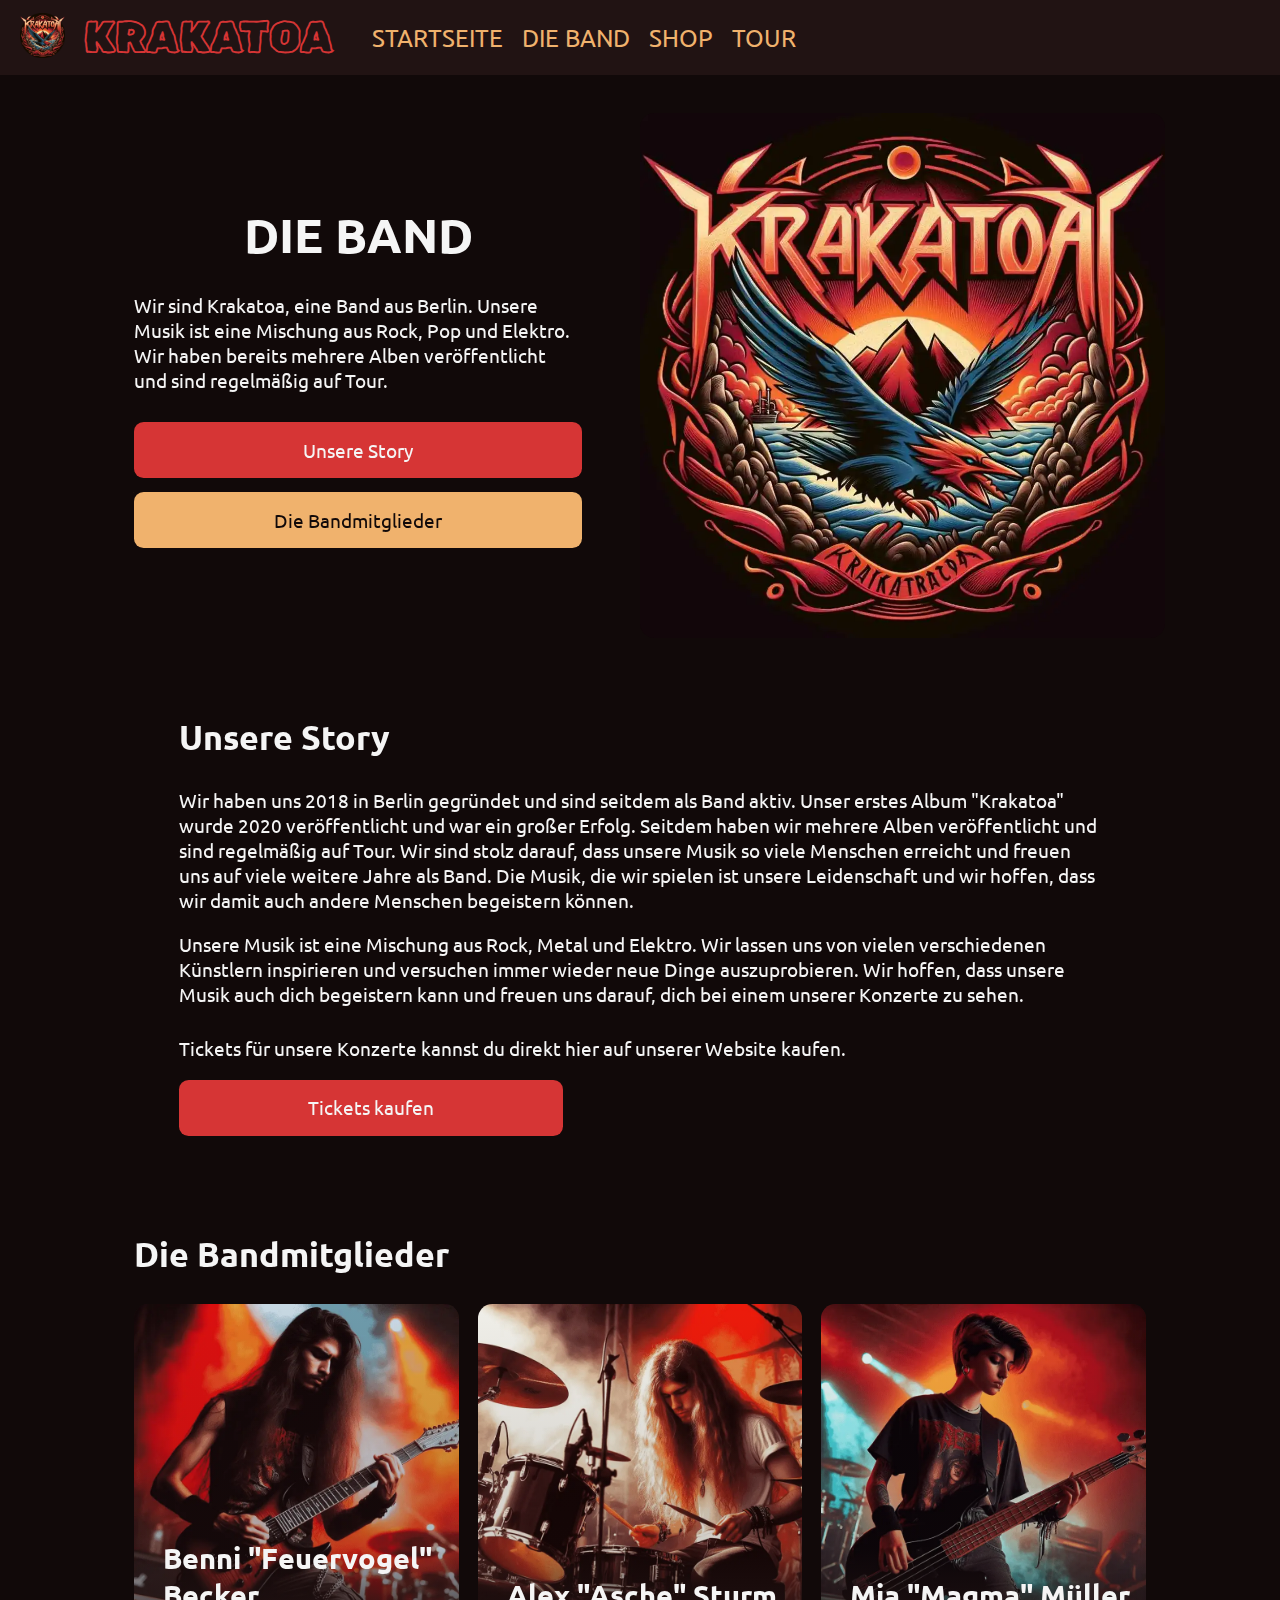
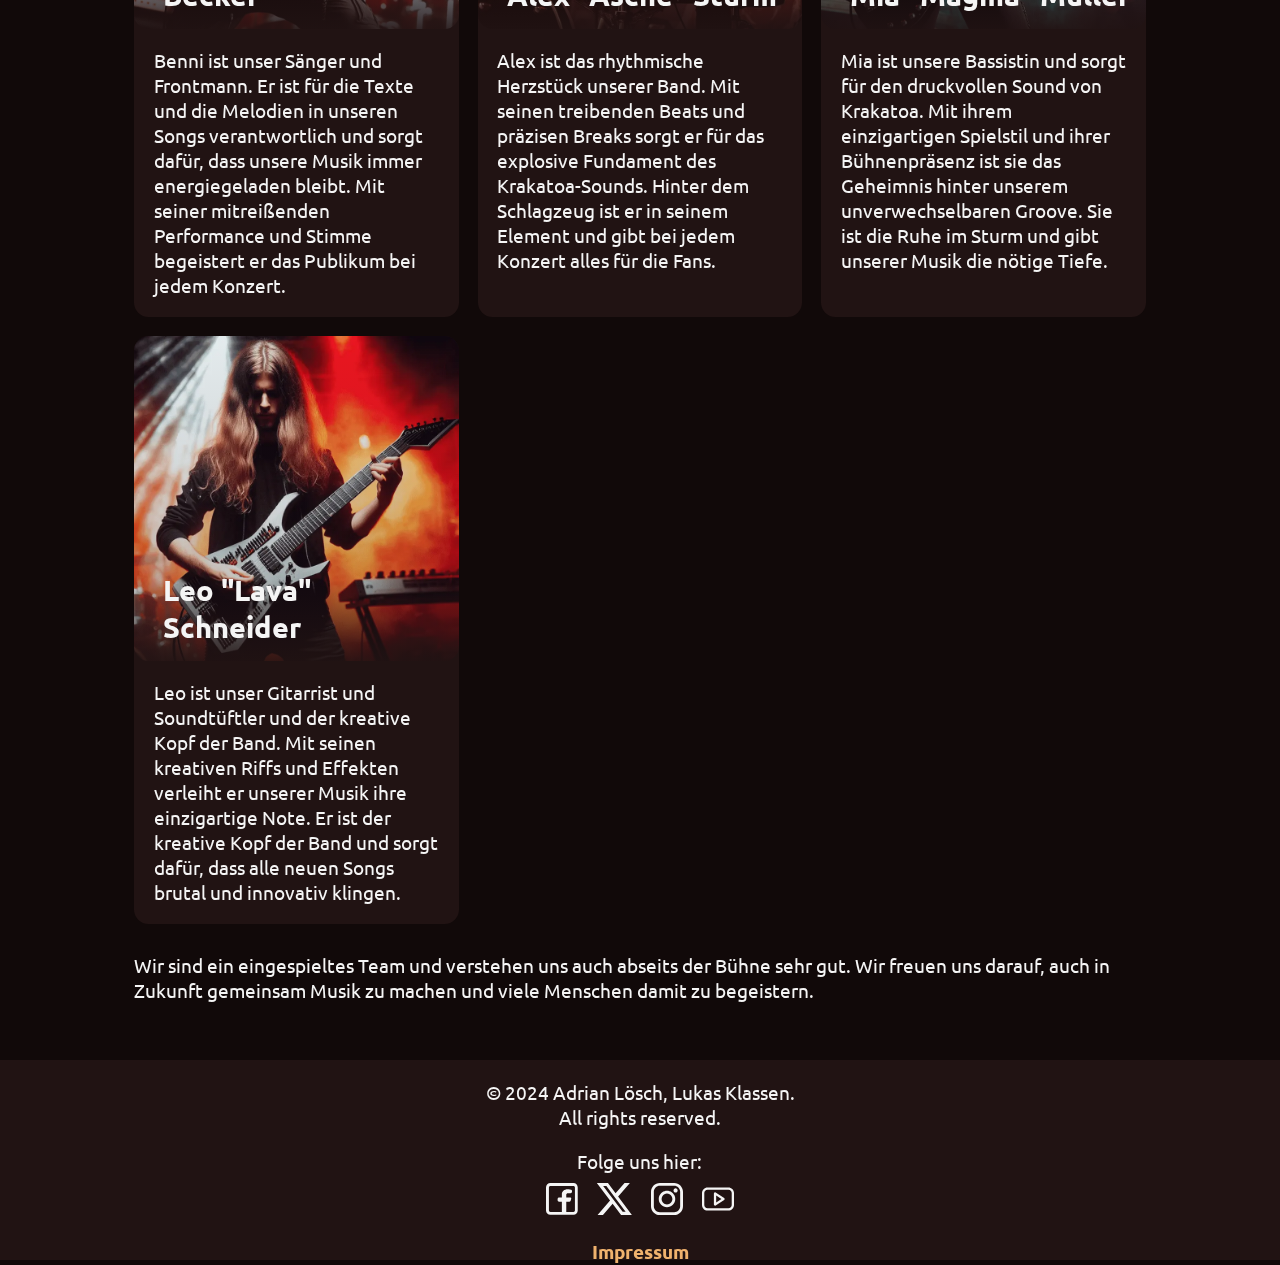
==== band/index.html @ 18bd71e2 "refactor: change underlines in filenames to hyphens" ====
<!DOCTYPE html>
<html lang="de">
    <head>
        <meta charset="UTF-8">
        <meta name="viewport" content="width=device-width, initial-scale=1.0">
        <script type="module" src="../nav.js"></script>
        <link rel="stylesheet" href="../shared.css">
        <link rel="stylesheet" href="../layout.css">
        <link rel="stylesheet" href="band.css">
        <link rel="icon" href="../assets/favicon.ico" sizes="32x32">
        <link rel="icon" type="image/png" sizes="32x32" href="../assets/favicon/favicon-32.png">
        <link rel="icon" type="image/png" sizes="16x16" href="../assets/favicon/favicon-16.png">
        <!-- Not veasable to turn our logo into svg -->
        <!-- <link rel="icon" href="/icon.svg" type="image/svg+xml"> -->
        <link rel="apple-touch-icon" href="../assets/apple-touch-icon.png"><!-- 180×180 -->
        <link rel="manifest" href="../assets/favicon/manifest.json">
        <title>Die Band - Krakatoa</title>
    </head>
    <body>
        <header>
            <div id="header-logos">
                <a href="../"><img src="../assets/main-logo/main-logo-128.png" alt="TODO: alt description" height="45"></a>
                <a href="../" id="logo-text">KRAKATOA</a>
                <nav id="desktop-nav">
                    <ul>
                        <li><a href="../">STARTSEITE</a></li>
                        <li><a href=".">DIE BAND</a></li>
                        <li><a href="../shop/">SHOP</a></li>
                        <li><a href="../tour/">TOUR</a></li>
                    </ul>
                </nav>
            </div>
            <a id="burger-menu">
                <span></span>
                <span></span>
                <span></span>
                <span></span>
            </a>
        </header>
        <div id="mobile-nav-filter"></div>
        <nav id="mobile-side-nav">
            <ul>
                <li><a href="../">STARTSEITE</a></li>
                <li><a href=".">DIE BAND</a></li>
                <li><a href="../shop/">SHOP</a></li>
                <li><a href="../tour/">TOUR</a></li>
            </ul>
        </nav>
        <main>
            <section class="hero">
                <div class="hero-text">
                    <h1>DIE BAND</h1>
                    <p>
                        Wir sind Krakatoa, eine Band aus Berlin. 
                        Unsere Musik ist eine Mischung aus Rock, Pop und Elektro. 
                        Wir haben bereits mehrere Alben veröffentlicht und sind regelmäßig auf Tour.
                    </p>
                    <div class="hero-links">
                        <a href="#story" class="link-button bg-primary">Unsere Story</a>
                        <a href="#members" class="link-button bg-secondary">Die Bandmitglieder</a>
                    </div>
                </div>
                <img class="hero-image" src="../assets/band/main-logo-cutout.webp" alt="TODO: alt description">
            </section>
            <section id="story" class="content-section">
                <h2 class="section-head">Unsere Story</h2>
                <div class="section-body">
                    <p>
                        Wir haben uns 2018 in Berlin gegründet und sind seitdem als Band aktiv. 
                        Unser erstes Album "Krakatoa" wurde 2020 veröffentlicht und war ein großer Erfolg. 
                        Seitdem haben wir mehrere Alben veröffentlicht und sind regelmäßig auf Tour.
                        Wir sind stolz darauf, dass unsere Musik so viele Menschen erreicht und freuen uns auf viele weitere Jahre als Band.
                        Die Musik, die wir spielen ist unsere Leidenschaft und wir hoffen, dass wir damit auch andere Menschen begeistern können.
                    </p>
                    <p>
                        Unsere Musik ist eine Mischung aus Rock, Metal und Elektro. 
                        Wir lassen uns von vielen verschiedenen Künstlern inspirieren und versuchen immer wieder neue Dinge auszuprobieren.
                        Wir hoffen, dass unsere Musik auch dich begeistern kann und freuen uns darauf, dich bei einem unserer Konzerte zu sehen.
                    </p>
                </div>
                <div class="section-footer">
                    <p>Tickets für unsere Konzerte kannst du direkt hier auf unserer Website kaufen.</p>
                    <a href="../shop/#tickets" class="link-button bg-primary">Tickets kaufen</a>
                </div>
            </section>
            <section id="members" class="content-section">
                <h2 class="section-head">Die Bandmitglieder</h2>
                <div class="card-container">
                    <div class="member-card">
                        <img class="member-card-image" src="../assets/band/benni-card.webp" alt="TODO: alt description">
                        <div class="member-card-filter">
                            <h3>Benni "Feuervogel" Becker</h3>
                        </div>
                        <p class="member-card-body">
                            Benni ist unser Sänger und Frontmann.
                            Er ist für die Texte und die Melodien in unseren Songs verantwortlich und sorgt dafür, 
                            dass unsere Musik immer energiegeladen bleibt. Mit seiner mitreißenden Performance und 
                            Stimme begeistert er das Publikum bei jedem Konzert.
                        </p>
                    </div>
                    <div class="member-card">
                        <img class="member-card-image" src="../assets/band/alex-card.webp" alt="TODO: alt description">
                        <div class="member-card-filter">
                            <h3>Alex "Asche" Sturm</h3>
                        </div>
                        <p class="member-card-body">
                            Alex ist das rhythmische Herzstück unserer Band.
                            Mit seinen treibenden Beats und präzisen Breaks sorgt er für das explosive Fundament des Krakatoa-Sounds.
                            Hinter dem Schlagzeug ist er in seinem Element und gibt bei jedem Konzert alles für die Fans.
                        </p>
                    </div>
                    <div class="member-card">
                        <img class="member-card-image" src="../assets/band/mia-card.webp" alt="TODO: alt description">
                        <div class="member-card-filter">
                            <h3>Mia "Magma" Müller</h3>
                        </div>
                        <p class="member-card-body">
                            Mia ist unsere Bassistin und sorgt für den druckvollen Sound von Krakatoa.
                            Mit ihrem einzigartigen Spielstil und ihrer Bühnenpräsenz ist sie das Geheimnis hinter unserem unverwechselbaren Groove.
                            Sie ist die Ruhe im Sturm und gibt unserer Musik die nötige Tiefe.
                        </p>
                    </div>
                    <div class="member-card">
                        <img class="member-card-image" src="../assets/band/leo-card.webp" alt="TODO: alt description">
                        <div class="member-card-filter">
                            <h3>Leo "Lava" Schneider</h3>
                        </div>
                        <p class="member-card-body">
                            Leo ist unser Gitarrist und Soundtüftler und der kreative Kopf der Band.
                            Mit seinen kreativen Riffs und Effekten verleiht er unserer Musik ihre einzigartige Note.
                            Er ist der kreative Kopf der Band und sorgt dafür, dass alle neuen Songs brutal und innovativ klingen.
                        </p>
                    </div>
                </div>
                <div class="section-footer">
                    <p>
                        Wir sind ein eingespieltes Team und verstehen uns auch abseits der Bühne sehr gut. 
                        Wir freuen uns darauf, auch in Zukunft gemeinsam Musik zu machen und viele Menschen damit zu begeistern.
                    </p>
                </div>
            </section>
        </main>
        <footer>
            <p>&copy; 2024 Adrian Lösch, Lukas Klassen.<br>All rights reserved.</p>
            <div class="socials">
                <p>Folge uns hier:</p>
                <div class="social-icons">
                    <a href="https://www.facebook.com" target="_blank"><img src="../assets/footer/facebook-logo.svg" alt="facebook" height="32"></a>
                    <a href="https://www.x.com" target="_blank"><img src="../assets/footer/X-logo.svg" alt="twitter" height="32"></a>
                    <a href="https://www.instagram.com" target="_blank"><img src="../assets/footer/instagram-logo.svg" alt="instagram" height="32"></a>
                    <a href="https://youtu.be/dQw4w9WgXcQ" target="_blank"><img src="../assets/footer/youtube-logo.svg" alt="youtube" height="32"></a>
                </div>
            </div>
            <a class="inline-link" href="../impressum/">Impressum</a>
        </footer>
    </body>
</html>
---- shared.css ----
@import url('https://fonts.googleapis.com/css2?family=Rubik+Scribble&family=Ubuntu:wght@400;700&display=swap');


/* Colors */
:root{
    --primary-color: #d63535;
    --primary-color-light: #f06d6d;
    --secondary-color: #b67340;
    --secondary-color-light: #f0b26d;
    --background-color: #110909;
    --background-grey: #211313;
    --background-grey-light: #462d2d;
    --border-color: #5c2b2b;
    --text-color: #f5f5f5;
}

/* Override default behavior */
* {
    margin: 0;
    padding: 0;
}

html {
    scroll-behavior: smooth;
}

/* Scrollbar */
::-webkit-scrollbar {
    width: 0.5em;
}

::-webkit-scrollbar-track {
    background-color: rgba(150, 150, 150, 30%);
}

::-webkit-scrollbar-thumb {
    background-color: rgba(150, 150, 150, 50%);
}

::-webkit-scrollbar-thumb:hover {
    background-color: var(--secondary-color);
}

body {
    position: relative;
    background-color: var(--background-color);
    color: var(--text-color);
    font-family: Ubuntu, sans-serif;
    min-height: calc(100vh - 200px);
    padding-bottom: 200px;
}

@media screen and (max-width: 450px){
    body{
        font-size: 0.8em;
    }
}

@media screen and (min-width: 1250px) {
    body {
        font-size: 1.2em;
    }  
}

main {
    margin: 2em 4%;
    gap: 3em;
}

@media screen and (min-width: 900px) {
    main {
        margin: 2em calc(12% - 2em);
    }
}

/* Section */
section{
    padding: 1em;
}

.content-section{
    box-sizing: border-box;
    display: flex;
    flex-direction: column;
    gap: 1.5em;
    width: 100%;
}

.section-head{
    font-size: 1.75em;
}

.section-body{
    display: flex;
    flex-direction: column;
    gap: 1em;
}

.section-footer{
    display: flex;
    flex-direction: column;
    justify-content: center;
    gap: 1em;
}

/* Hero */
.hero{
    grid-area: hero;
    display: flex;
    flex-direction: column-reverse;
    align-items: center;
    padding: 0;
}

.hero-image{
    width: 100%;
    max-width: 70vh;
    border-radius: .75em;
}

.hero-text{
    box-sizing: border-box;
    display: flex;
    flex-direction: column;
    align-items: flex-start;
    width: 100%;
    gap: 1.5em;
    padding: 1em;
}

.hero-text h1{
    font-size: 2.5em;
    width: 100%;
    text-align: center;
    font-weight: 700;
}

.hero-links{
    display: flex;
    flex-direction: column;
    align-items: center;
    gap: 0.75em;
    width: 100%;
}

@media screen and (min-width: 900px) {
    .hero {
        flex-direction: row;
        justify-content: space-between;
        gap: 2em;
    }

    .hero-image {
        width: 50%;
        max-width: fit-content;
        max-height: 100vh;
    }

    .hero-text {
        width: 50%;
        max-width: 500px;
    }
}


/* Buttons */
.link-button {
    display: block;
    padding: 0.8em 0;
    width: 100%;
    max-width: 30em;
    border-radius: 0.5em;
    text-decoration: none;
    text-align: center;
    transition: 0.3s ease-in-out;
}

.bg-primary {
    background-color: var(--primary-color);
    color: var(--text-color);
}
    
.bg-primary:hover {
    transform: translateY(-5px);
    box-shadow: 0px 5px 50px -13px var(--primary-color-light);
    cursor: pointer;
}
        
.bg-secondary {
    background-color: var(--secondary-color-light);
    color: var(--background-color);
}

.bg-secondary:hover {
    transform: translateY(-5px);
    box-shadow: 0px 10px 50px -13px var(--secondary-color-light);
    cursor: pointer;
}

/* Links */
.inline-link {
    color: var(--secondary-color-light);
    text-decoration: none;
    font-weight: bold;
    transition: 0.2s ease-in-out;
}

.inline-link:hover {
    color: var(--primary-color-light);
}

.tag{
    display: block;
    padding: 0.4em 0.8em;
    text-decoration: none;
    font-weight: normal;
    background-color: var(--background-color);
    color: var(--secondary-color-light);
    border-radius: 4em;
    border: 1px solid var(--background-color);
    transition: 0.1s ease-in-out;
}

.tag:hover{
    border: 1px solid var(--primary-color-light);
    color: var(--primary-color-light);
}

/* Member Card */
.card-container {
    display: grid;
    grid-template-columns: repeat(auto-fit, minmax(290px, 1fr));
    gap: 1em;
}

.member-card{
    display: flex;
    position: relative;
    flex-direction: column;
    border-radius: 0.75em;
    overflow: hidden;
    background-color: var(--background-grey)
}

.member-card-image{
    width: 100%;
    object-fit: cover;
    border-end-start-radius: 0.75em;
    border-end-end-radius: 0.75em;
}

.member-card-filter{
    display: flex;
    position: absolute;
    flex-direction: row;
    justify-content: flex-start;
    align-items: flex-end;
    width: 100%;
    aspect-ratio: 1/1;
    background: linear-gradient(180deg, rgba(33,19,19,0) 0%, rgba(33,19,19,0.15196591331845233) 75%, rgba(33,19,19,0.9) 100%);
}

.member-card-heading{
    display: flex;
    flex-direction: row;
    align-items: center;
}

.member-card-filter h3{
    padding: 0.5em 0.5em 0.5em 1em;
    font-size: 1.5em;
    color: var(--text-color);
}

.member-card-filter a{
    margin-right: 1em;
}

.member-card-body{
    padding: 1em;
}

/* Spinbox */
.custom-spinbox{
    display: flex;
    flex-direction: row;
    gap: 0.25em;
    align-items: center;
    border-radius: 0.5em;
    padding: 0.3em;
    background-color: var(--secondary-color-light);
}

.spinbox-button{
    padding: 0.7em;
    border: none;
    border-radius: 0.5em;
    background-color: #00000000;
    color: var(--text-color);
    transition: 0.2s ease-in-out;
    line-height: 0;
    height: 3em;
}

.spinbox-button:hover{
    background-color: #ffffff58;
}

.spinbox-button img{
    width: 100%;
    height: 100%;
}

.spinbox-input{
    border: none;
    background-color: #00000000;
    font-size: 1.2em;
    max-width: 2em;
    text-align: center;
}

.spinbox-input::-webkit-inner-spin-button,
.spinbox-input::-webkit-outer-spin-button{
    -webkit-appearance: none;
}

.spinbox-input:focus{
    outline: none;
}
---- layout.css ----
/* Header */
header {
    position: sticky;
    display: flex;
    top: 0; /* At the top of the page */
    z-index: 3;
    background: var(--background-grey);
    padding: 12px 20px;
    justify-content: space-between;
    align-items: center;
}

header>div {
    display: flex;
    align-items: center;
    gap: 1em;
}

header a {
    text-decoration: none;
    color: var(--text-color);
}
    
#logo-text {
    font-family: 'Rubik Scribble', cursive;
    font-size: 2.25em;
    font-weight: bold;
    color: var(--primary-color);
    position: relative;
}

/* Footer */
footer {
    position: absolute;
    box-sizing: border-box;
    bottom: 0;
    width: 100%;
    height: 200px;
    display: flex;
    flex-direction: column;
    justify-content: space-between;
    align-items: center;
    background: var(--background-grey);
    padding: 1em;
    gap: 1em;
}

footer p {
    text-align: center;
}

.socials {
    display: flex;
    flex-direction: column;
    gap: 0.5em;
}

.social-icons {
    display: flex;
    gap: 1em;
}

/* Burger Menu */
#burger-menu {
    display: block;
    position: relative;
    width: 1.7em;
    height: 1.5em;
    cursor: pointer;
}

#burger-menu>span {
    display: block;
    position: absolute;
    height: 0.25em;
    width: 100%;
    background: var(--text-color);
    border-radius: 0.1em;
    left: 0;
    transform: rotate(0deg);
    transition: .25s ease-in-out;
}

#burger-menu span:nth-child(1) {
    top: 0;
}

#burger-menu span:nth-child(2), 
#burger-menu span:nth-child(3) {
    top: 0.65em;
}

#burger-menu span:nth-child(4) {
    top: 1.3em;
}

#burger-menu.open span:nth-child(1) {
    top: 0.65em;
    width: 0%;
    left: 50%;
}

#burger-menu.open span:nth-child(2) {
    transform: rotate(45deg);
    width: 110%;
}

#burger-menu.open span:nth-child(3) {
    transform: rotate(-45deg);
    width: 110%;
}

#burger-menu.open span:nth-child(4) {
    top: 0.65em;
    width: 0%;
    left: 50%;
}

/* Mobile Navigation */
#mobile-side-nav {
    display: block;
    position: fixed;
    top: 0;
    right: 0;
    width: 0%;
    height: 100%;
    background: var(--background-grey);
    overflow: hidden;
    z-index: 2;
    transition: .3s ease-in-out;
}

#mobile-side-nav.open {
    width: 18em;
}

#mobile-side-nav ul {
    display: flex;
    flex-direction: column;
    justify-content: center;
    align-items: center;
    gap: 2em;
    height: 100%;
    list-style: none;
}

#mobile-side-nav ul li a {
    font-size: 1.5em;
    color: var(--text-color);
    text-decoration: none;
    white-space: nowrap;
    opacity: 0;
    transition: .3s ease-in-out;
}

#mobile-side-nav ul li a:hover {
    color: var(--primary-color);
}

#mobile-side-nav.open ul li a {
    opacity: 1;
}

#mobile-nav-filter {
    position: fixed;
    top: 0;
    left: 0;
    width: 100%;
    height: 100%;
    z-index: -1;
    background-color: #00000000;
    transition: .3s ease-in-out;
}

#mobile-nav-filter.open {
    z-index: 1;
    background-color: #00000075;
}

/* Desktop Navigation */
#desktop-nav {
    display: none;
    gap: 1em;
    margin-left: 1em;
}

#desktop-nav ul {
    display: flex;
    gap: 1em;
    list-style: none;
}

#desktop-nav ul li a {
    font-size: 1.25em;
    color: var(--secondary-color-light);
    text-decoration: none;
}

#desktop-nav ul li a:hover {
    color: var(--primary-color);
}

/* Navigation Switch */
@media screen and (min-width: 800px) {
    #mobile-side-nav {
        display: none;
    }

    #burger-menu {
        display: none;
    }

    #desktop-nav {
        display: flex;
    }
}
---- band/band.css ----
main{
    display: grid;
    grid-template-columns: 1fr;
    grid-template-areas:
        "hero"
        "story"
        "members";
}

#story{
    grid-area: story;
    max-width: 50em;
    margin-left: auto;
    margin-right: auto;
}

#story .link-button{
    max-width: 20em;
}

#members{
    grid-area: members;
}
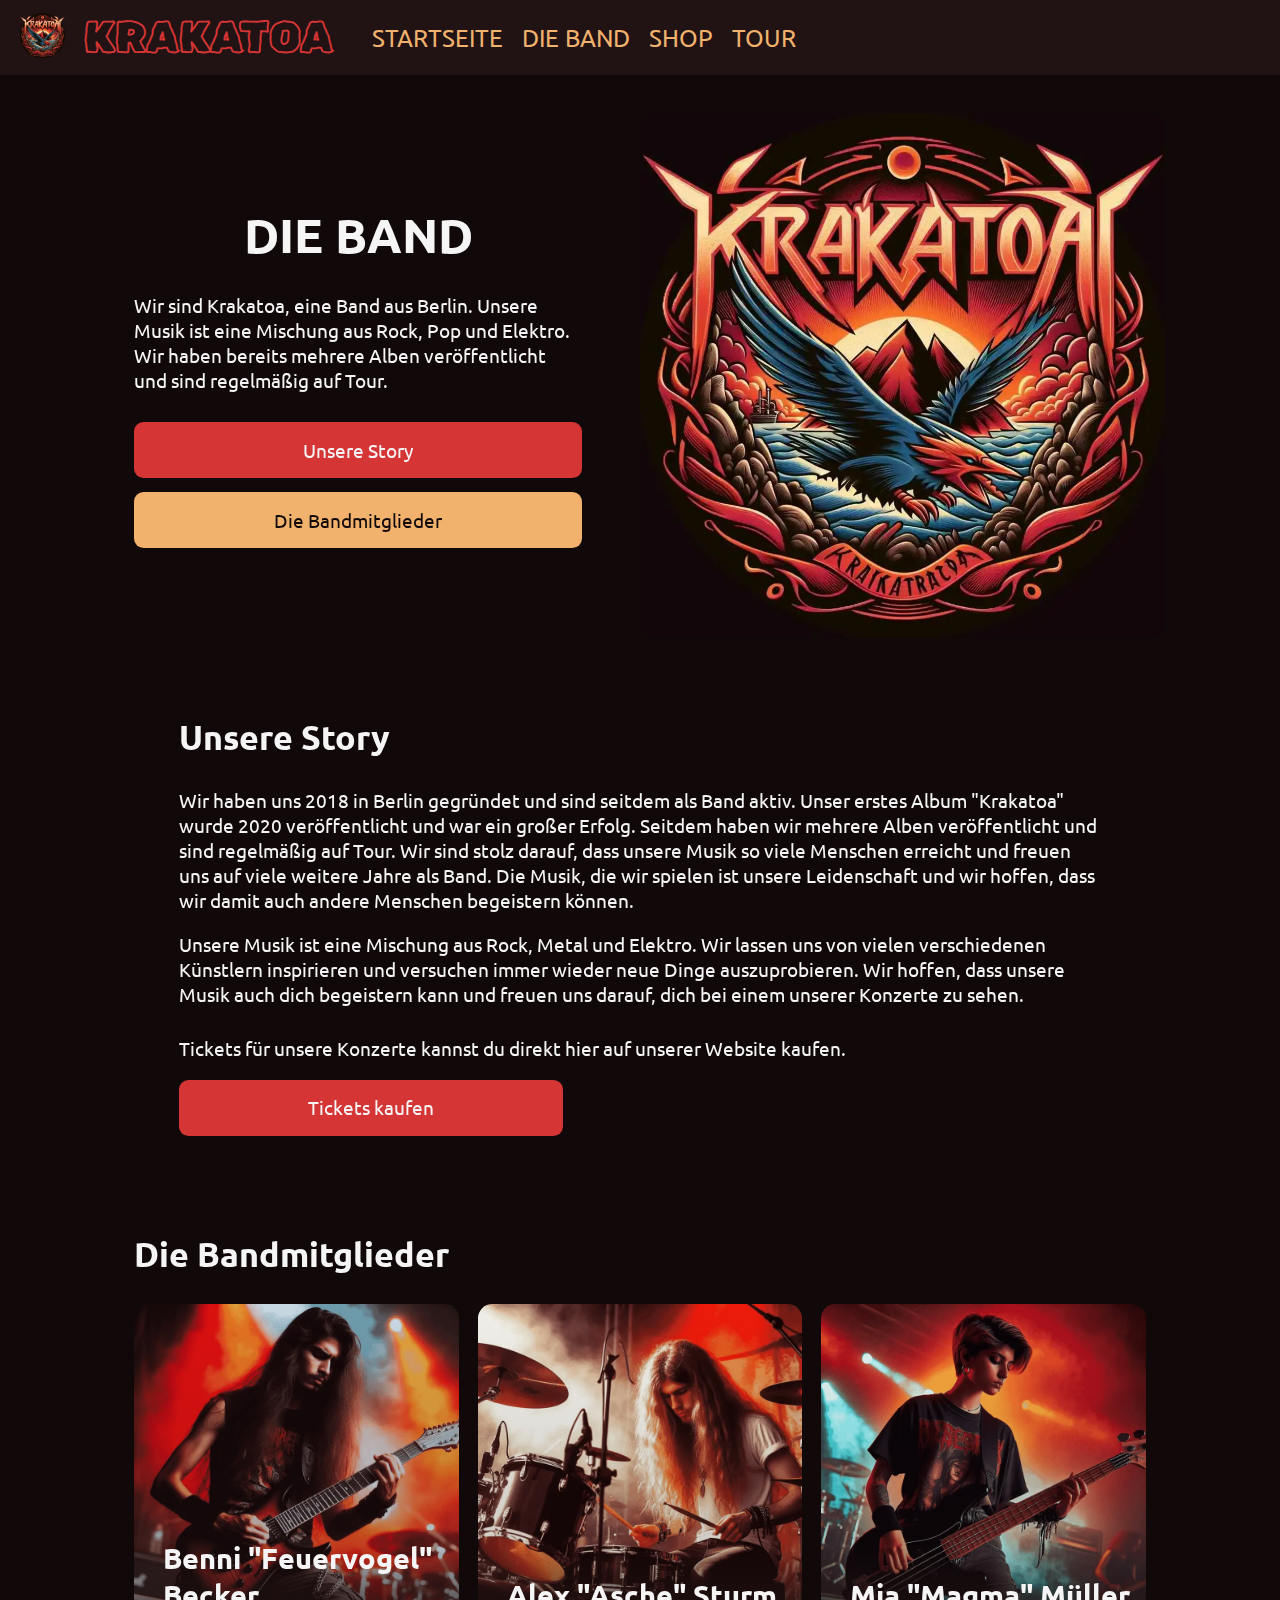
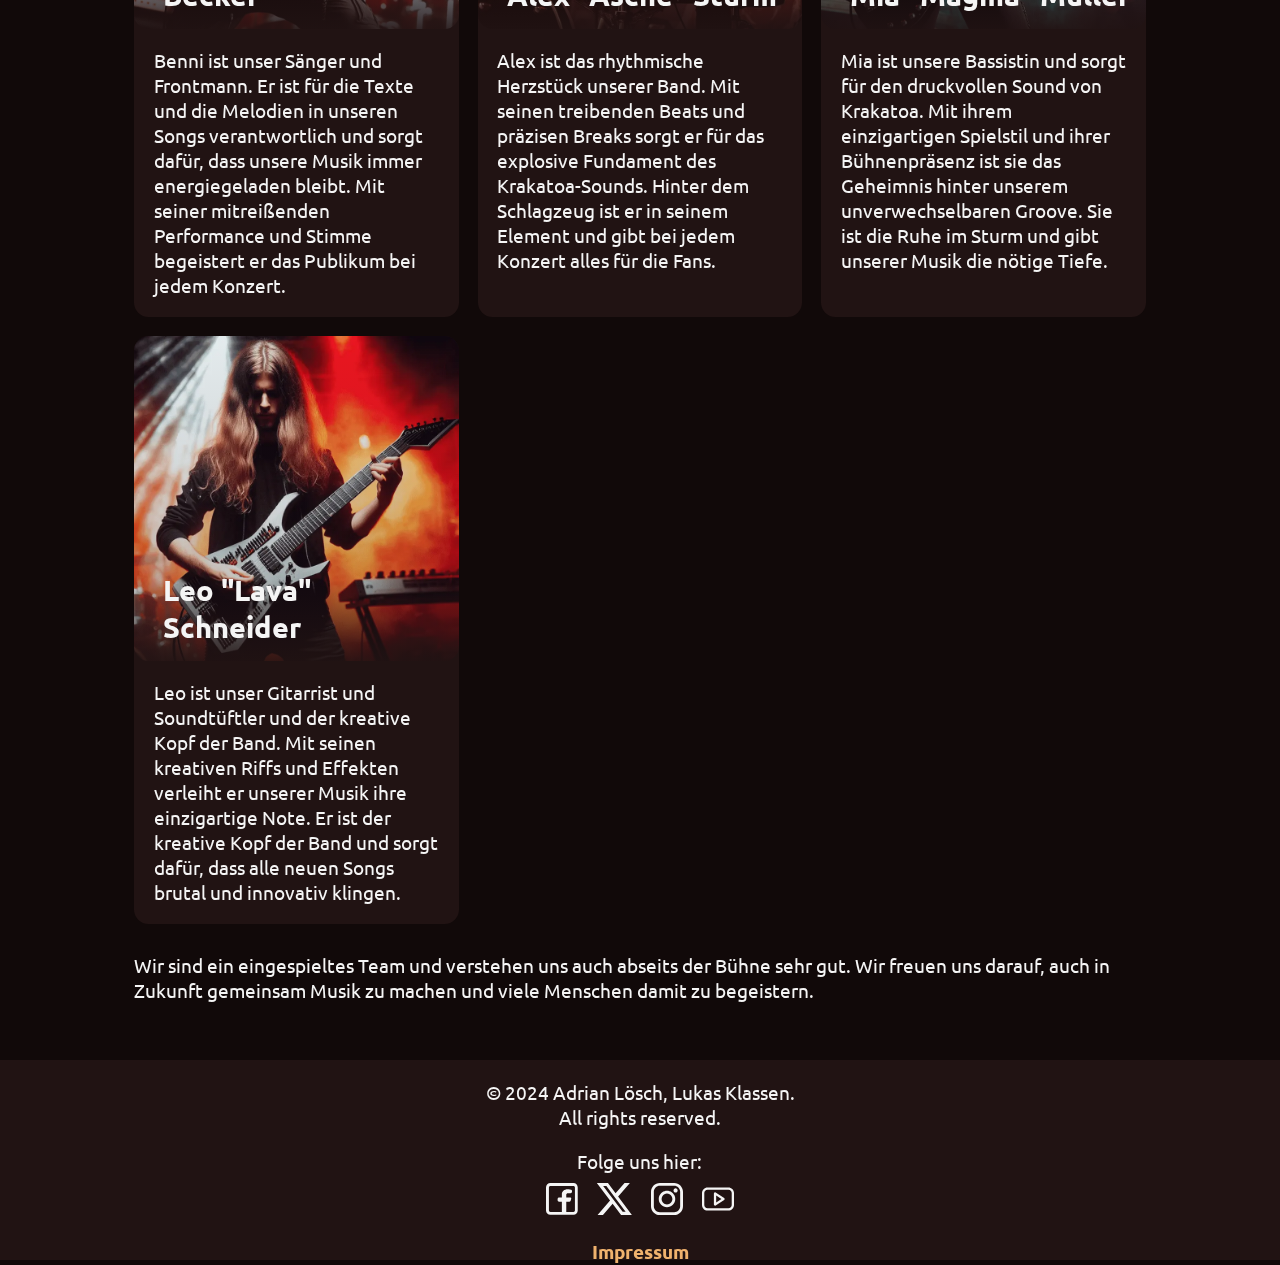
==== commit b7af8ce8: "feat: seo title for all pages" ====
--- a/band/index.html
+++ b/band/index.html
@@ -14,7 +14,7 @@
         <!-- <link rel="icon" href="/icon.svg" type="image/svg+xml"> -->
         <link rel="apple-touch-icon" href="../assets/apple-touch-icon.png"><!-- 180×180 -->
         <link rel="manifest" href="../assets/favicon/manifest.json">
-        <title>Die Band - Krakatoa</title>
+        <title>Die Band - Krakatoa | Lerne alles über unsere Bandmitglieder</title>
     </head>
     <body>
         <header>
@@ -51,8 +51,8 @@
                 <div class="hero-text">
                     <h1>DIE BAND</h1>
                     <p>
-                        Wir sind Krakatoa, eine Band aus Berlin. 
-                        Unsere Musik ist eine Mischung aus Rock, Pop und Elektro. 
+                        Wir sind Krakatoa, eine Band aus Berlin.
+                        Unsere Musik ist eine Mischung aus Rock, Pop und Elektro.
                         Wir haben bereits mehrere Alben veröffentlicht und sind regelmäßig auf Tour.
                     </p>
                     <div class="hero-links">
@@ -66,14 +66,14 @@
                 <h2 class="section-head">Unsere Story</h2>
                 <div class="section-body">
                     <p>
-                        Wir haben uns 2018 in Berlin gegründet und sind seitdem als Band aktiv. 
-                        Unser erstes Album "Krakatoa" wurde 2020 veröffentlicht und war ein großer Erfolg. 
+                        Wir haben uns 2018 in Berlin gegründet und sind seitdem als Band aktiv.
+                        Unser erstes Album "Krakatoa" wurde 2020 veröffentlicht und war ein großer Erfolg.
                         Seitdem haben wir mehrere Alben veröffentlicht und sind regelmäßig auf Tour.
                         Wir sind stolz darauf, dass unsere Musik so viele Menschen erreicht und freuen uns auf viele weitere Jahre als Band.
                         Die Musik, die wir spielen ist unsere Leidenschaft und wir hoffen, dass wir damit auch andere Menschen begeistern können.
                     </p>
                     <p>
-                        Unsere Musik ist eine Mischung aus Rock, Metal und Elektro. 
+                        Unsere Musik ist eine Mischung aus Rock, Metal und Elektro.
                         Wir lassen uns von vielen verschiedenen Künstlern inspirieren und versuchen immer wieder neue Dinge auszuprobieren.
                         Wir hoffen, dass unsere Musik auch dich begeistern kann und freuen uns darauf, dich bei einem unserer Konzerte zu sehen.
                     </p>
@@ -93,8 +93,8 @@
                         </div>
                         <p class="member-card-body">
                             Benni ist unser Sänger und Frontmann.
-                            Er ist für die Texte und die Melodien in unseren Songs verantwortlich und sorgt dafür, 
-                            dass unsere Musik immer energiegeladen bleibt. Mit seiner mitreißenden Performance und 
+                            Er ist für die Texte und die Melodien in unseren Songs verantwortlich und sorgt dafür,
+                            dass unsere Musik immer energiegeladen bleibt. Mit seiner mitreißenden Performance und
                             Stimme begeistert er das Publikum bei jedem Konzert.
                         </p>
                     </div>
@@ -134,7 +134,7 @@
                 </div>
                 <div class="section-footer">
                     <p>
-                        Wir sind ein eingespieltes Team und verstehen uns auch abseits der Bühne sehr gut. 
+                        Wir sind ein eingespieltes Team und verstehen uns auch abseits der Bühne sehr gut.
                         Wir freuen uns darauf, auch in Zukunft gemeinsam Musik zu machen und viele Menschen damit zu begeistern.
                     </p>
                 </div>
@@ -154,4 +154,4 @@
             <a class="inline-link" href="../impressum/">Impressum</a>
         </footer>
     </body>
-</html>+</html>
--- a/shared.css
+++ b/shared.css
@@ -286,6 +286,7 @@
     flex-direction: row;
     gap: 0.25em;
     align-items: center;
+    width: max-content;
     border-radius: 0.5em;
     padding: 0.3em;
     background-color: var(--secondary-color-light);
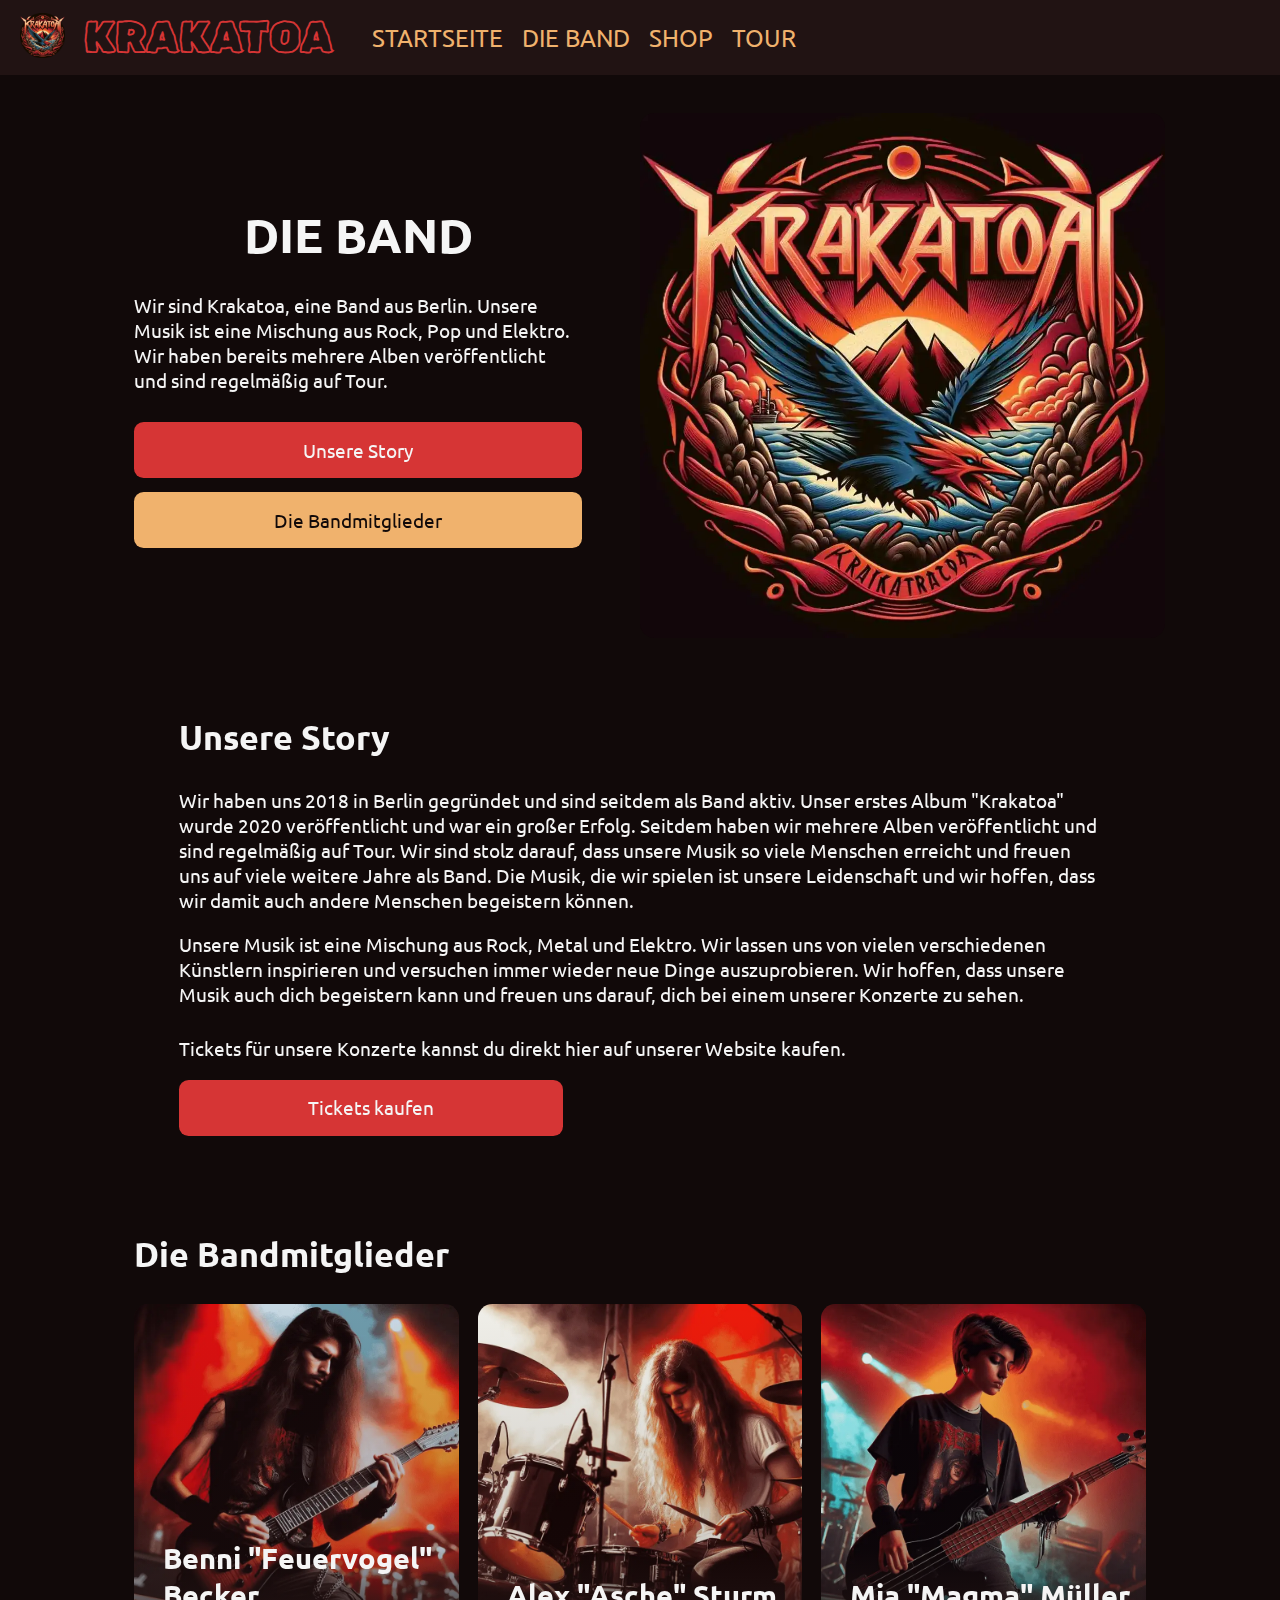
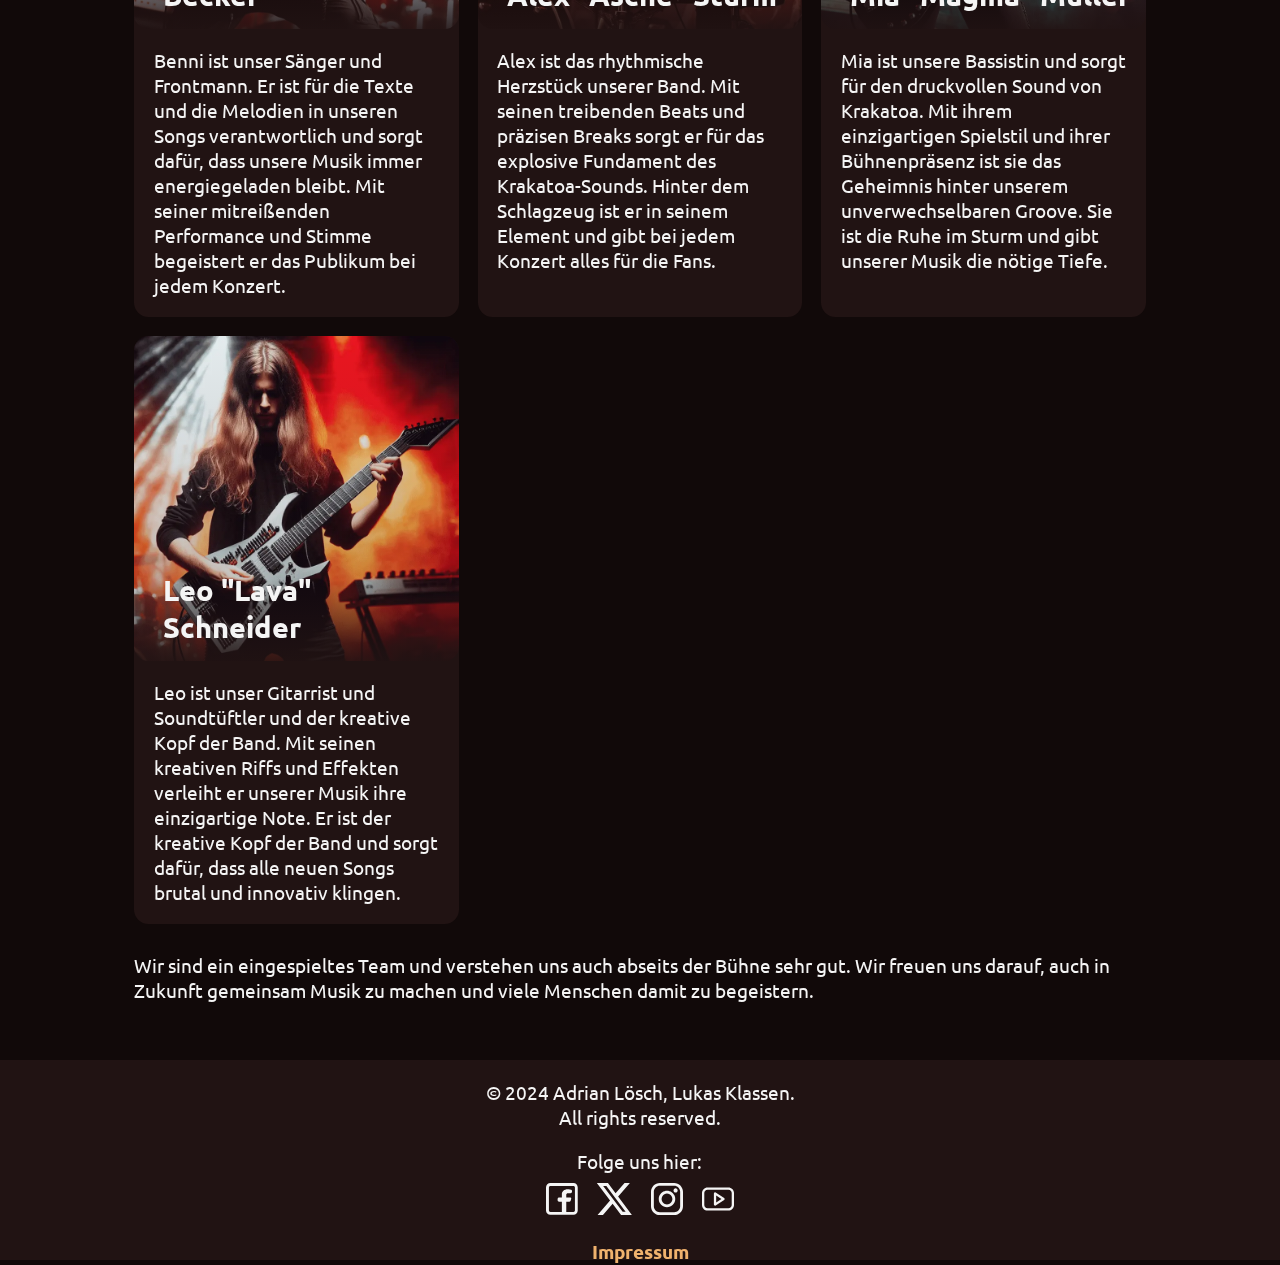
==== commit c5b9eb38: "feat: seo meta keywords for all pages" ====
--- a/band/index.html
+++ b/band/index.html
@@ -3,6 +3,7 @@
     <head>
         <meta charset="UTF-8">
         <meta name="viewport" content="width=device-width, initial-scale=1.0">
+        <meta name="keywords" content="Krakatoa, Band, Musik, Rock, Heavy Metal, Elektro">
         <script type="module" src="../nav.js"></script>
         <link rel="stylesheet" href="../shared.css">
         <link rel="stylesheet" href="../layout.css">
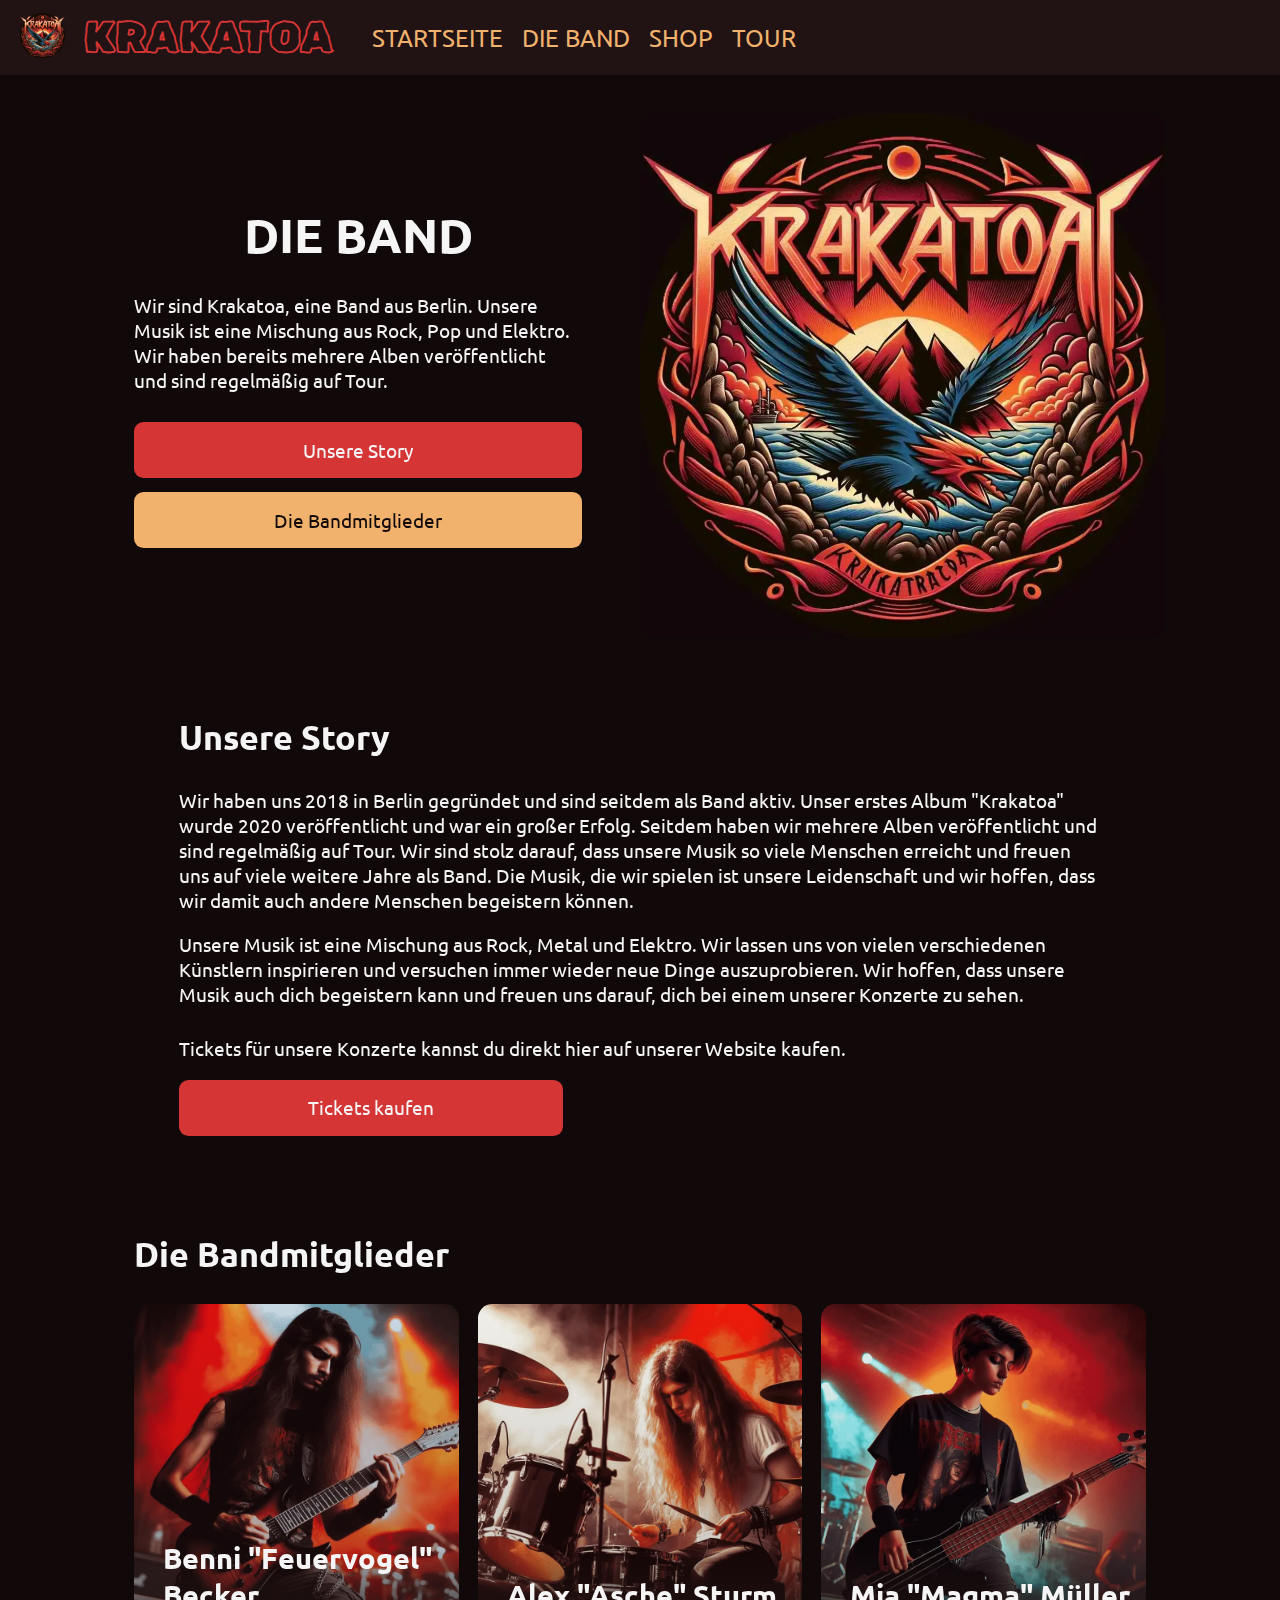
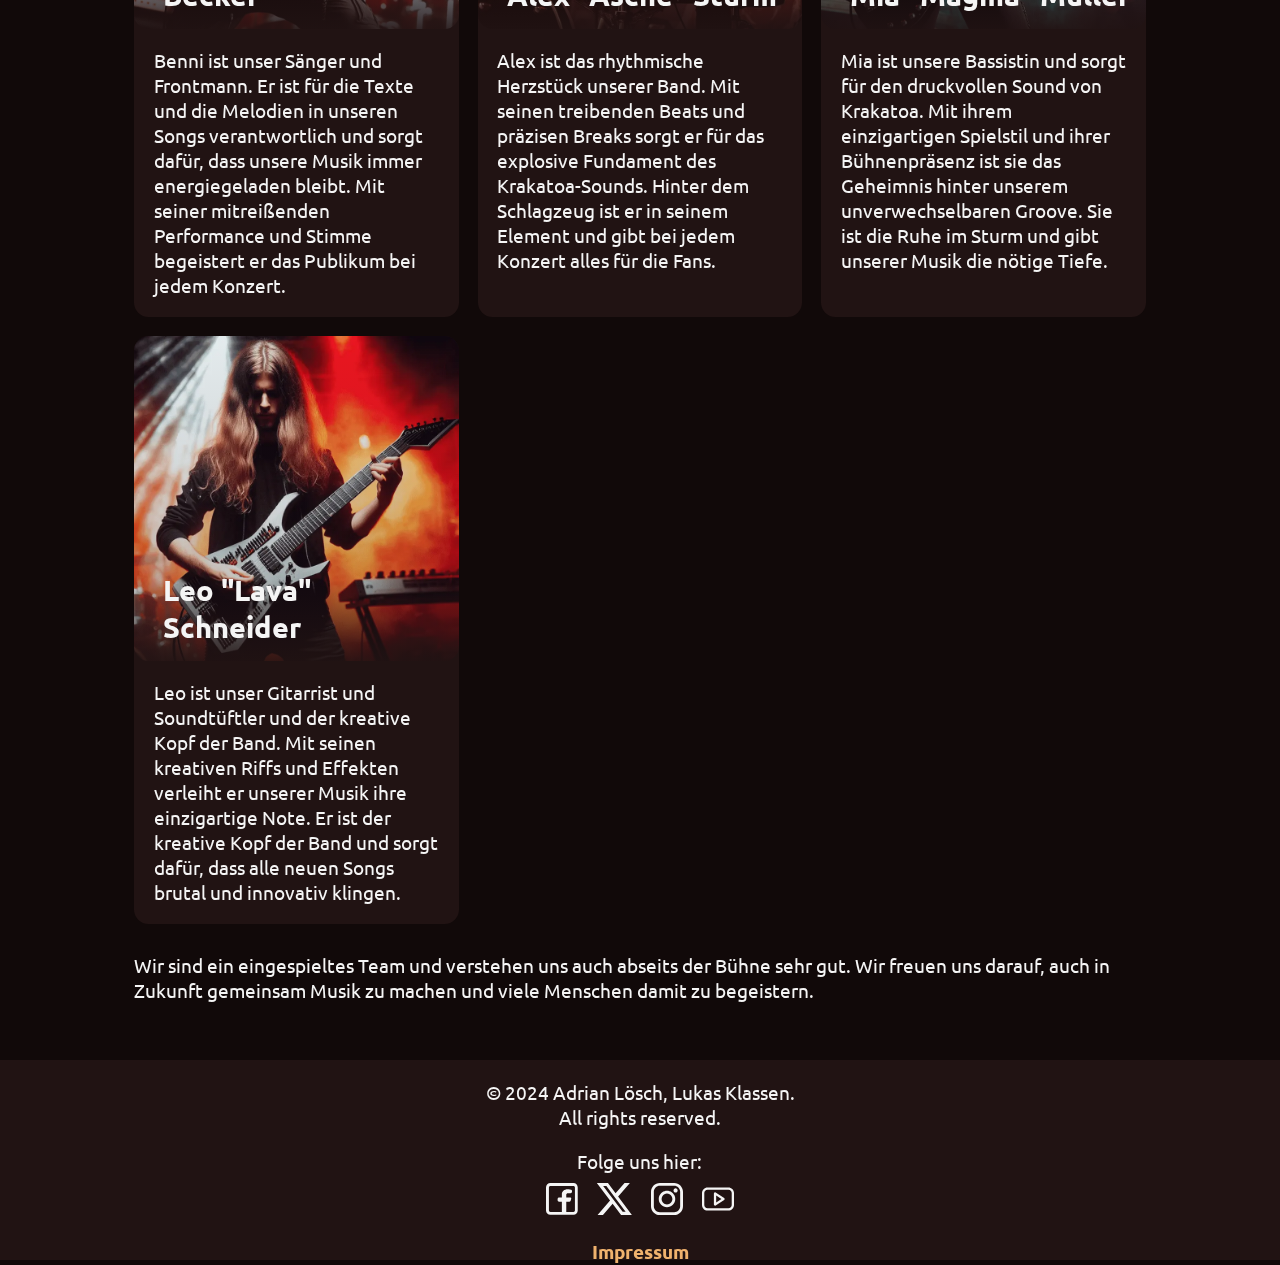
==== commit dc9b7a92: "feat: seo meta description for all pages" ====
--- a/band/index.html
+++ b/band/index.html
@@ -4,6 +4,7 @@
         <meta charset="UTF-8">
         <meta name="viewport" content="width=device-width, initial-scale=1.0">
         <meta name="keywords" content="Krakatoa, Band, Musik, Rock, Heavy Metal, Elektro">
+        <meta name="description" content="Die Krakatoa-Crew: Benni, Alex, Mia und Leo. Lerne alles über unsere Bandmitglieder.">
         <script type="module" src="../nav.js"></script>
         <link rel="stylesheet" href="../shared.css">
         <link rel="stylesheet" href="../layout.css">
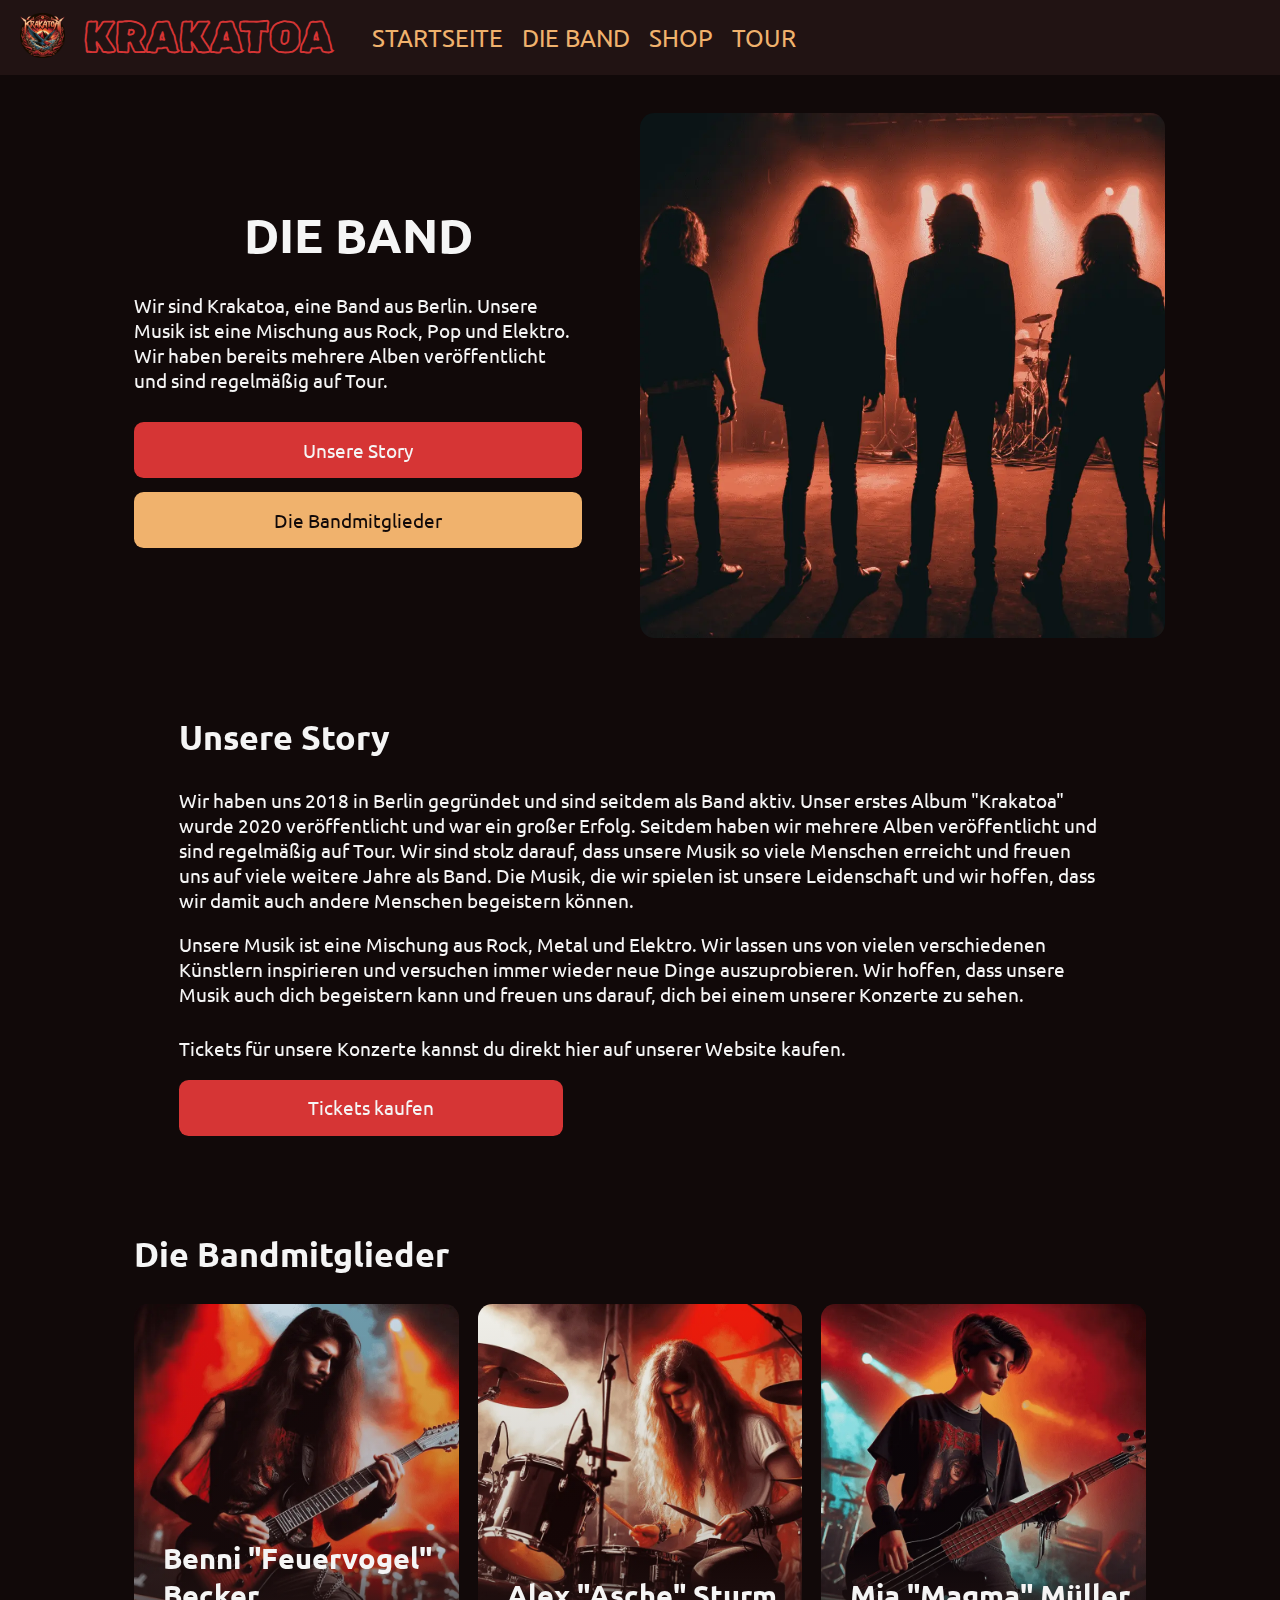
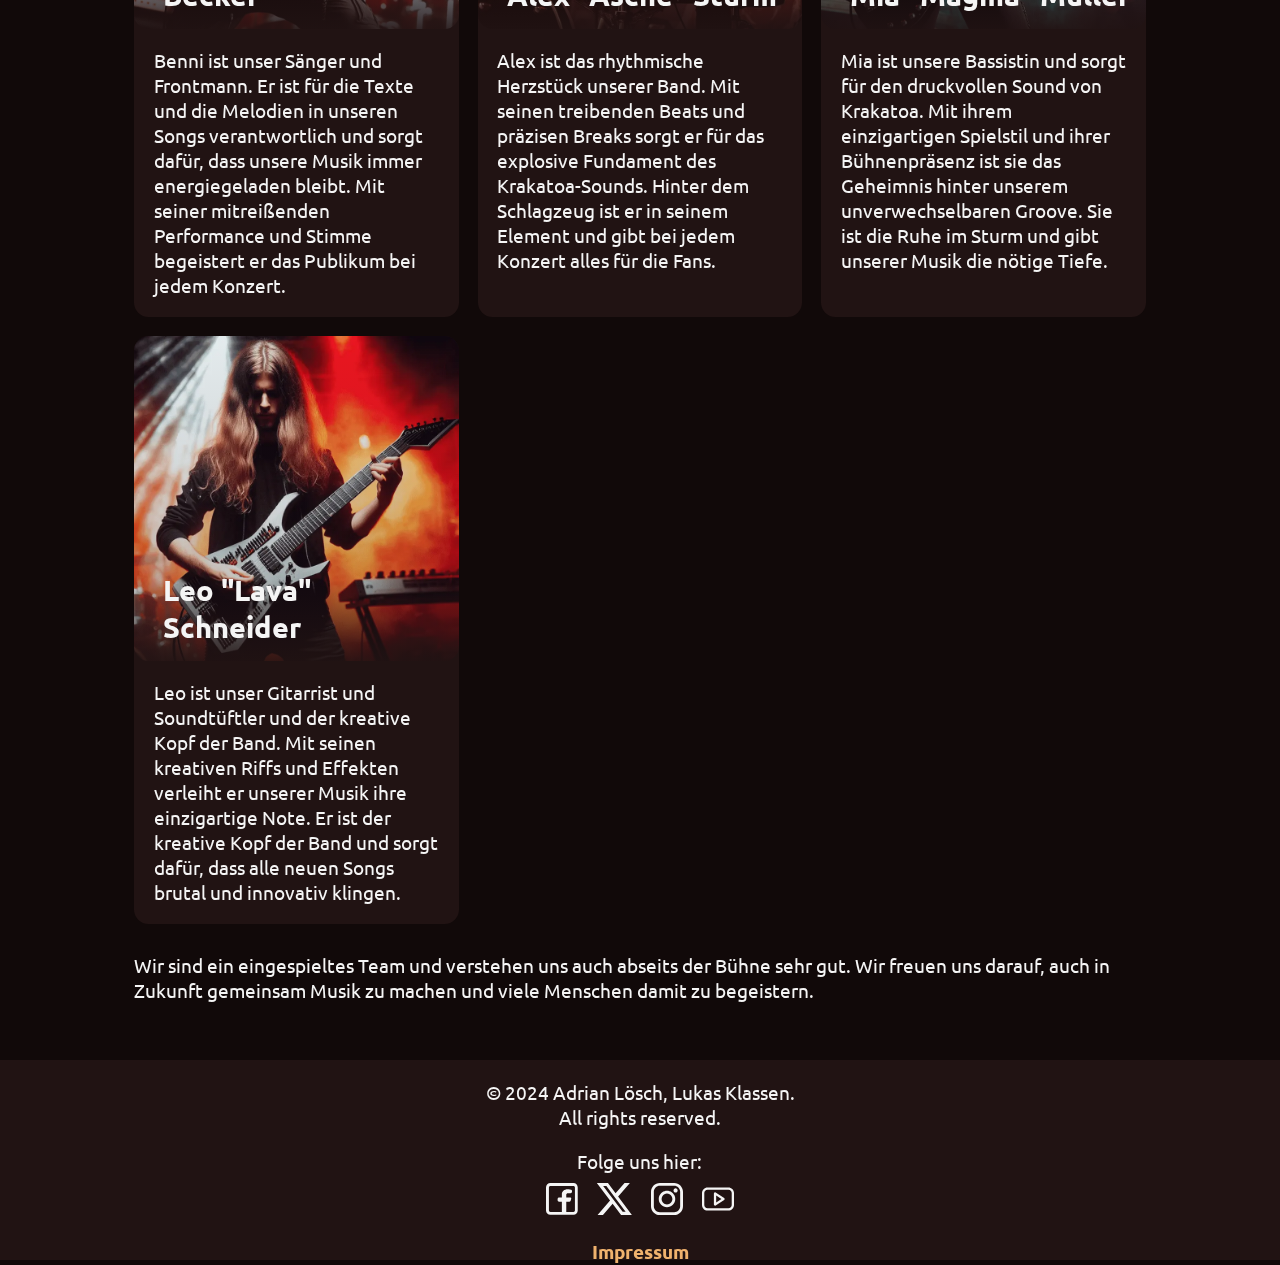
==== commit 6cf8bb5c: "feat: new band picture" ====
--- a/band/index.html
+++ b/band/index.html
@@ -5,6 +5,13 @@
         <meta name="viewport" content="width=device-width, initial-scale=1.0">
         <meta name="keywords" content="Krakatoa, Band, Musik, Rock, Heavy Metal, Elektro">
         <meta name="description" content="Die Krakatoa-Crew: Benni, Alex, Mia und Leo. Lerne alles über unsere Bandmitglieder.">
+
+        <meta property="og:title" content="Die Band - Krakatoa">
+        <meta property="og:description" content="Die Krakatoa-Crew: Benni, Alex, Mia und Leo. Lerne alles über unsere Bandmitglieder.">
+        <meta property="og:type" content="article">
+        <meta property="og:locale" content="de_DE">
+        <meta property="og:image" content="../assets/main-logo/main-logo-og.jpeg">
+
         <script type="module" src="../nav.js"></script>
         <link rel="stylesheet" href="../shared.css">
         <link rel="stylesheet" href="../layout.css">
@@ -21,7 +28,7 @@
     <body>
         <header>
             <div id="header-logos">
-                <a href="../"><img src="../assets/main-logo/main-logo-128.png" alt="TODO: alt description" height="45"></a>
+                <a href="../"><img src="../assets/main-logo/main-logo-128.png" alt="Eine schwarze Krähe fliegt über einen weiten Ozean mit einer kleinen Insel in der Ferne" height="45"></a>
                 <a href="../" id="logo-text">KRAKATOA</a>
                 <nav id="desktop-nav">
                     <ul>
@@ -62,7 +69,7 @@
                         <a href="#members" class="link-button bg-secondary">Die Bandmitglieder</a>
                     </div>
                 </div>
-                <img class="hero-image" src="../assets/band/main-logo-cutout.webp" alt="TODO: alt description">
+                <img class="hero-image" src="../assets/band/whole_band.webp" alt="Alle vier Bandmitglieder auf der Bühne mit dem Rücken zur Kamera stehend auf ihrer letzten Tour">
             </section>
             <section id="story" class="content-section">
                 <h2 class="section-head">Unsere Story</h2>
@@ -89,7 +96,7 @@
                 <h2 class="section-head">Die Bandmitglieder</h2>
                 <div class="card-container">
                     <div class="member-card">
-                        <img class="member-card-image" src="../assets/band/benni-card.webp" alt="TODO: alt description">
+                        <img class="member-card-image" src="../assets/band/benni-card.webp" alt="Benni, Sänger der Band Krakatoa an seiner Gitarre auf einer Rot-orange beleuchteten Bühne">
                         <div class="member-card-filter">
                             <h3>Benni "Feuervogel" Becker</h3>
                         </div>
@@ -101,7 +108,7 @@
                         </p>
                     </div>
                     <div class="member-card">
-                        <img class="member-card-image" src="../assets/band/alex-card.webp" alt="TODO: alt description">
+                        <img class="member-card-image" src="../assets/band/alex-card.webp" alt="Alex, Schlagzeugspieler der Band Krakatoa hinter seinem Schlagzeug siztend auf einer Rot-orage beleuchteten Bühne">
                         <div class="member-card-filter">
                             <h3>Alex "Asche" Sturm</h3>
                         </div>
@@ -112,7 +119,7 @@
                         </p>
                     </div>
                     <div class="member-card">
-                        <img class="member-card-image" src="../assets/band/mia-card.webp" alt="TODO: alt description">
+                        <img class="member-card-image" src="../assets/band/mia-card.webp" alt="Mia, Bassistin der Band Krakatoa mit ihrer Bassgitarre in der Hand auf einer Rot-orange beleuchteten Bühne">
                         <div class="member-card-filter">
                             <h3>Mia "Magma" Müller</h3>
                         </div>
@@ -123,7 +130,7 @@
                         </p>
                     </div>
                     <div class="member-card">
-                        <img class="member-card-image" src="../assets/band/leo-card.webp" alt="TODO: alt description">
+                        <img class="member-card-image" src="../assets/band/leo-card.webp" alt="Leo, Soundtüftler der Band Krakatoa mit seiner Gitarre in der Hand auf einer Rot-orange beleuchteten Bühne">
                         <div class="member-card-filter">
                             <h3>Leo "Lava" Schneider</h3>
                         </div>
@@ -147,10 +154,10 @@
             <div class="socials">
                 <p>Folge uns hier:</p>
                 <div class="social-icons">
-                    <a href="https://www.facebook.com" target="_blank"><img src="../assets/footer/facebook-logo.svg" alt="facebook" height="32"></a>
-                    <a href="https://www.x.com" target="_blank"><img src="../assets/footer/X-logo.svg" alt="twitter" height="32"></a>
-                    <a href="https://www.instagram.com" target="_blank"><img src="../assets/footer/instagram-logo.svg" alt="instagram" height="32"></a>
-                    <a href="https://youtu.be/dQw4w9WgXcQ" target="_blank"><img src="../assets/footer/youtube-logo.svg" alt="youtube" height="32"></a>
+                    <a href="https://www.facebook.com" target="_blank"><img src="../assets/footer/facebook-logo.svg" alt="Facebook Logo" height="32"></a>
+                    <a href="https://www.x.com" target="_blank"><img src="../assets/footer/X-logo.svg" alt="Twitter Logo" height="32"></a>
+                    <a href="https://www.instagram.com" target="_blank"><img src="../assets/footer/instagram-logo.svg" alt="Instagram Logo" height="32"></a>
+                    <a href="https://youtu.be/dQw4w9WgXcQ" target="_blank"><img src="../assets/footer/youtube-logo.svg" alt="Youtube Logo" height="32"></a>
                 </div>
             </div>
             <a class="inline-link" href="../impressum/">Impressum</a>
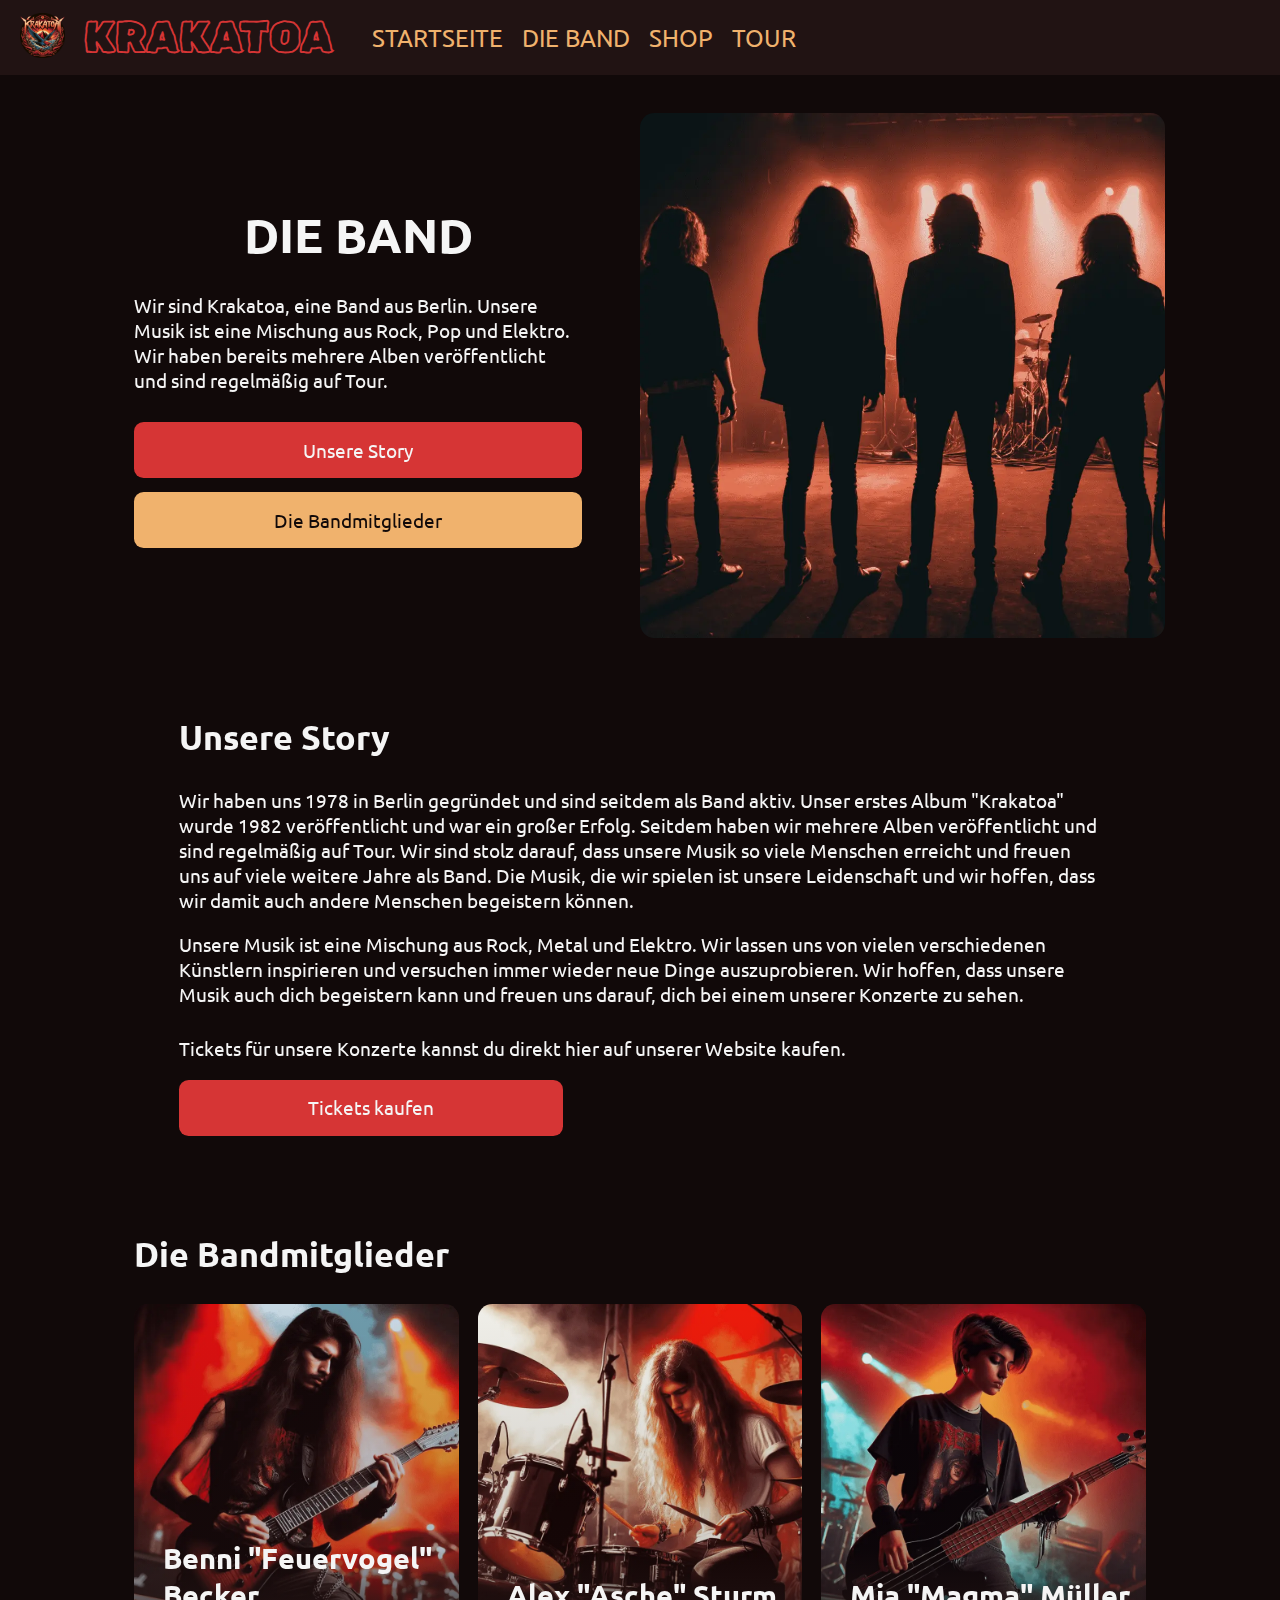
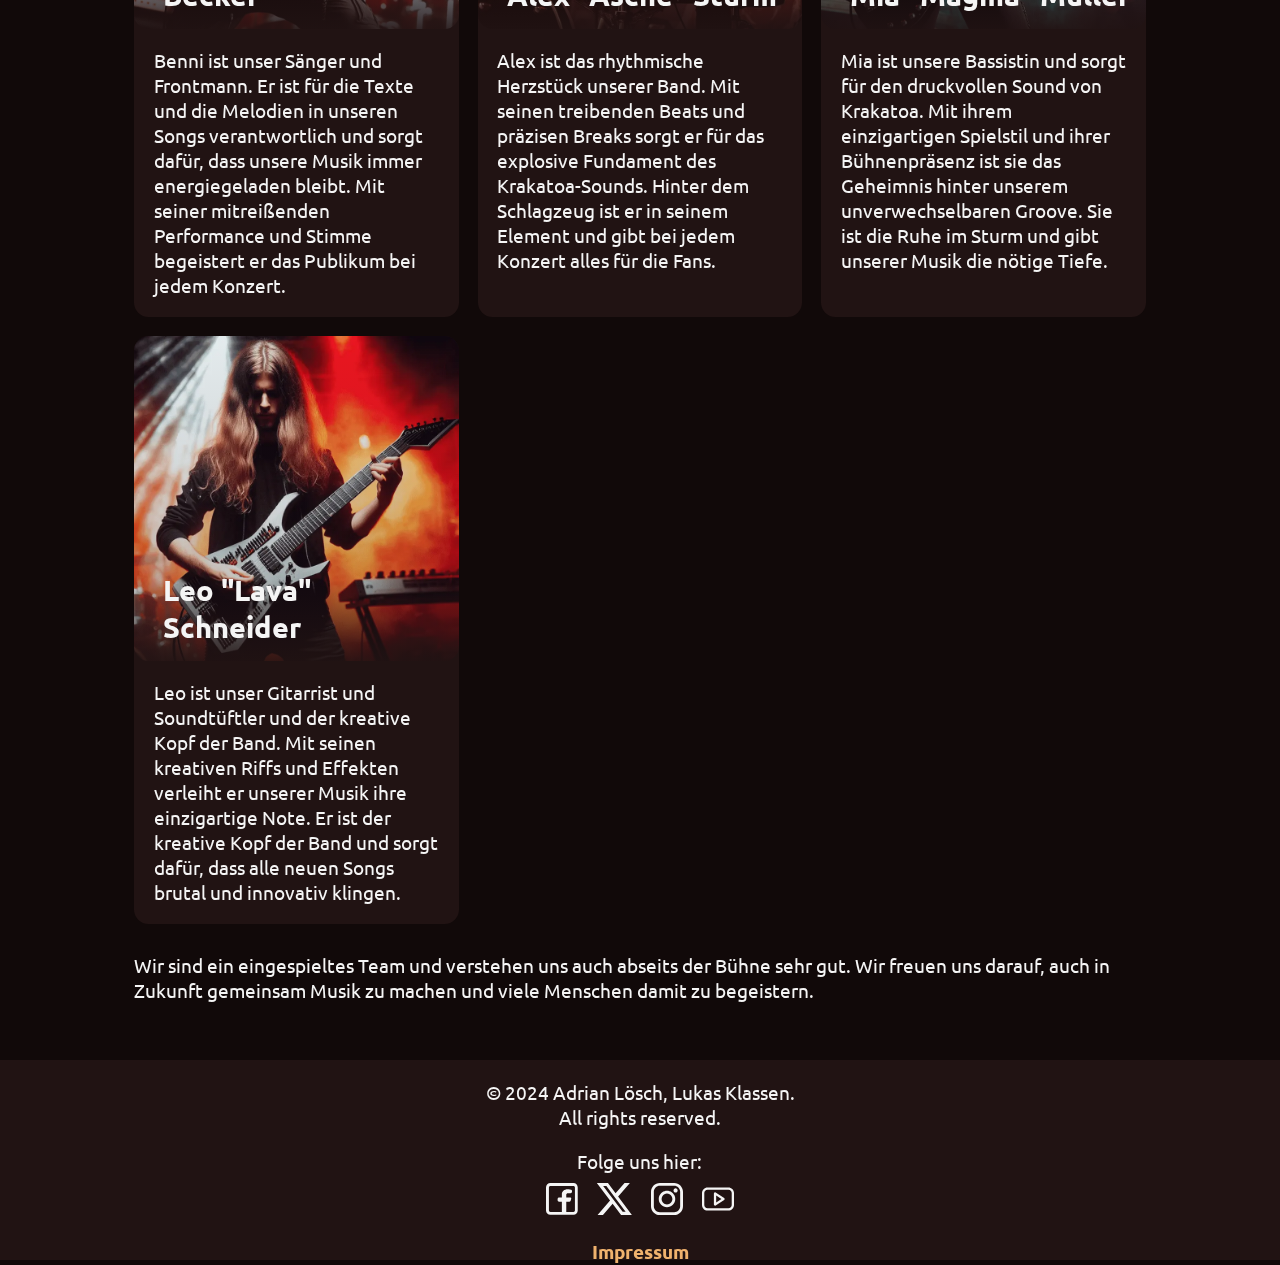
==== commit a1a6a6b0: "fix: lore correction" ====
--- a/band/index.html
+++ b/band/index.html
@@ -16,6 +16,7 @@
         <link rel="stylesheet" href="../shared.css">
         <link rel="stylesheet" href="../layout.css">
         <link rel="stylesheet" href="band.css">
+
         <link rel="icon" href="../assets/favicon.ico" sizes="32x32">
         <link rel="icon" type="image/png" sizes="32x32" href="../assets/favicon/favicon-32.png">
         <link rel="icon" type="image/png" sizes="16x16" href="../assets/favicon/favicon-16.png">
@@ -75,8 +76,8 @@
                 <h2 class="section-head">Unsere Story</h2>
                 <div class="section-body">
                     <p>
-                        Wir haben uns 2018 in Berlin gegründet und sind seitdem als Band aktiv.
-                        Unser erstes Album "Krakatoa" wurde 2020 veröffentlicht und war ein großer Erfolg.
+                        Wir haben uns 1978 in Berlin gegründet und sind seitdem als Band aktiv.
+                        Unser erstes Album "Krakatoa" wurde 1982 veröffentlicht und war ein großer Erfolg.
                         Seitdem haben wir mehrere Alben veröffentlicht und sind regelmäßig auf Tour.
                         Wir sind stolz darauf, dass unsere Musik so viele Menschen erreicht und freuen uns auf viele weitere Jahre als Band.
                         Die Musik, die wir spielen ist unsere Leidenschaft und wir hoffen, dass wir damit auch andere Menschen begeistern können.
